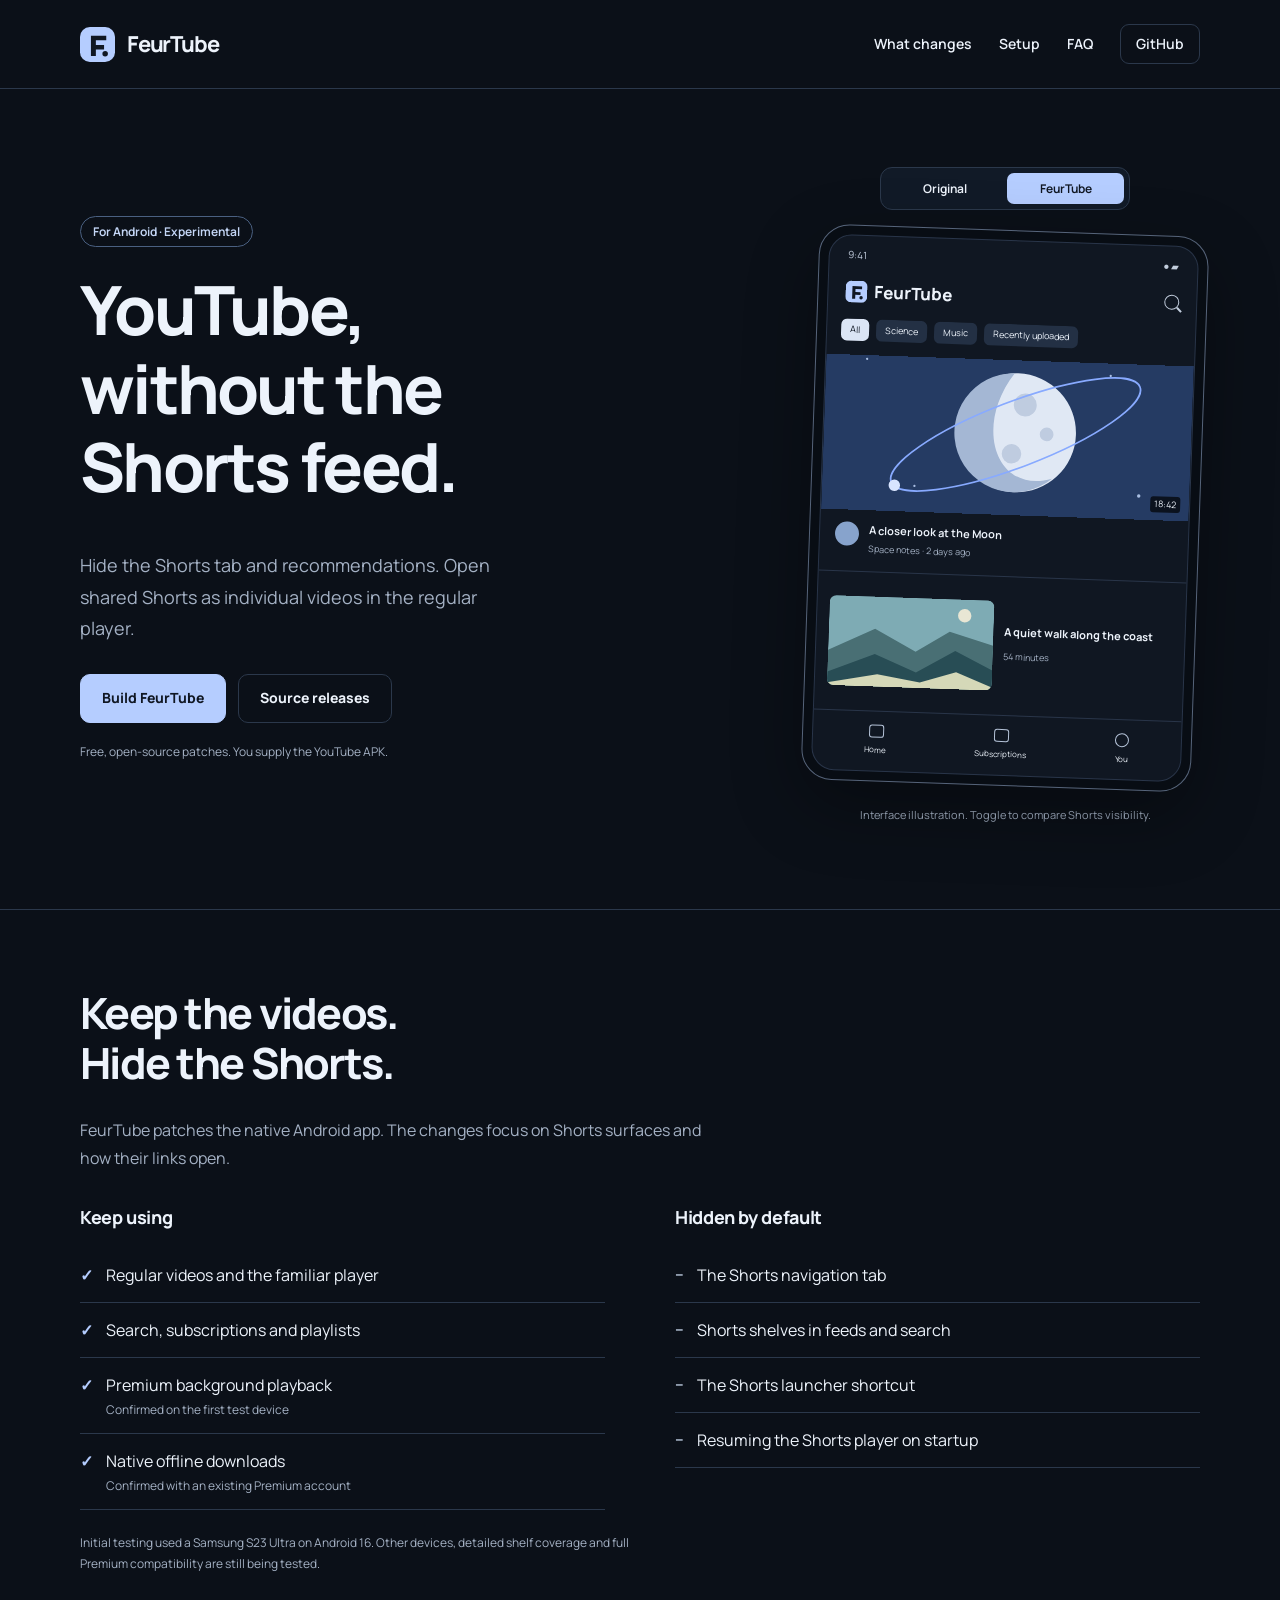
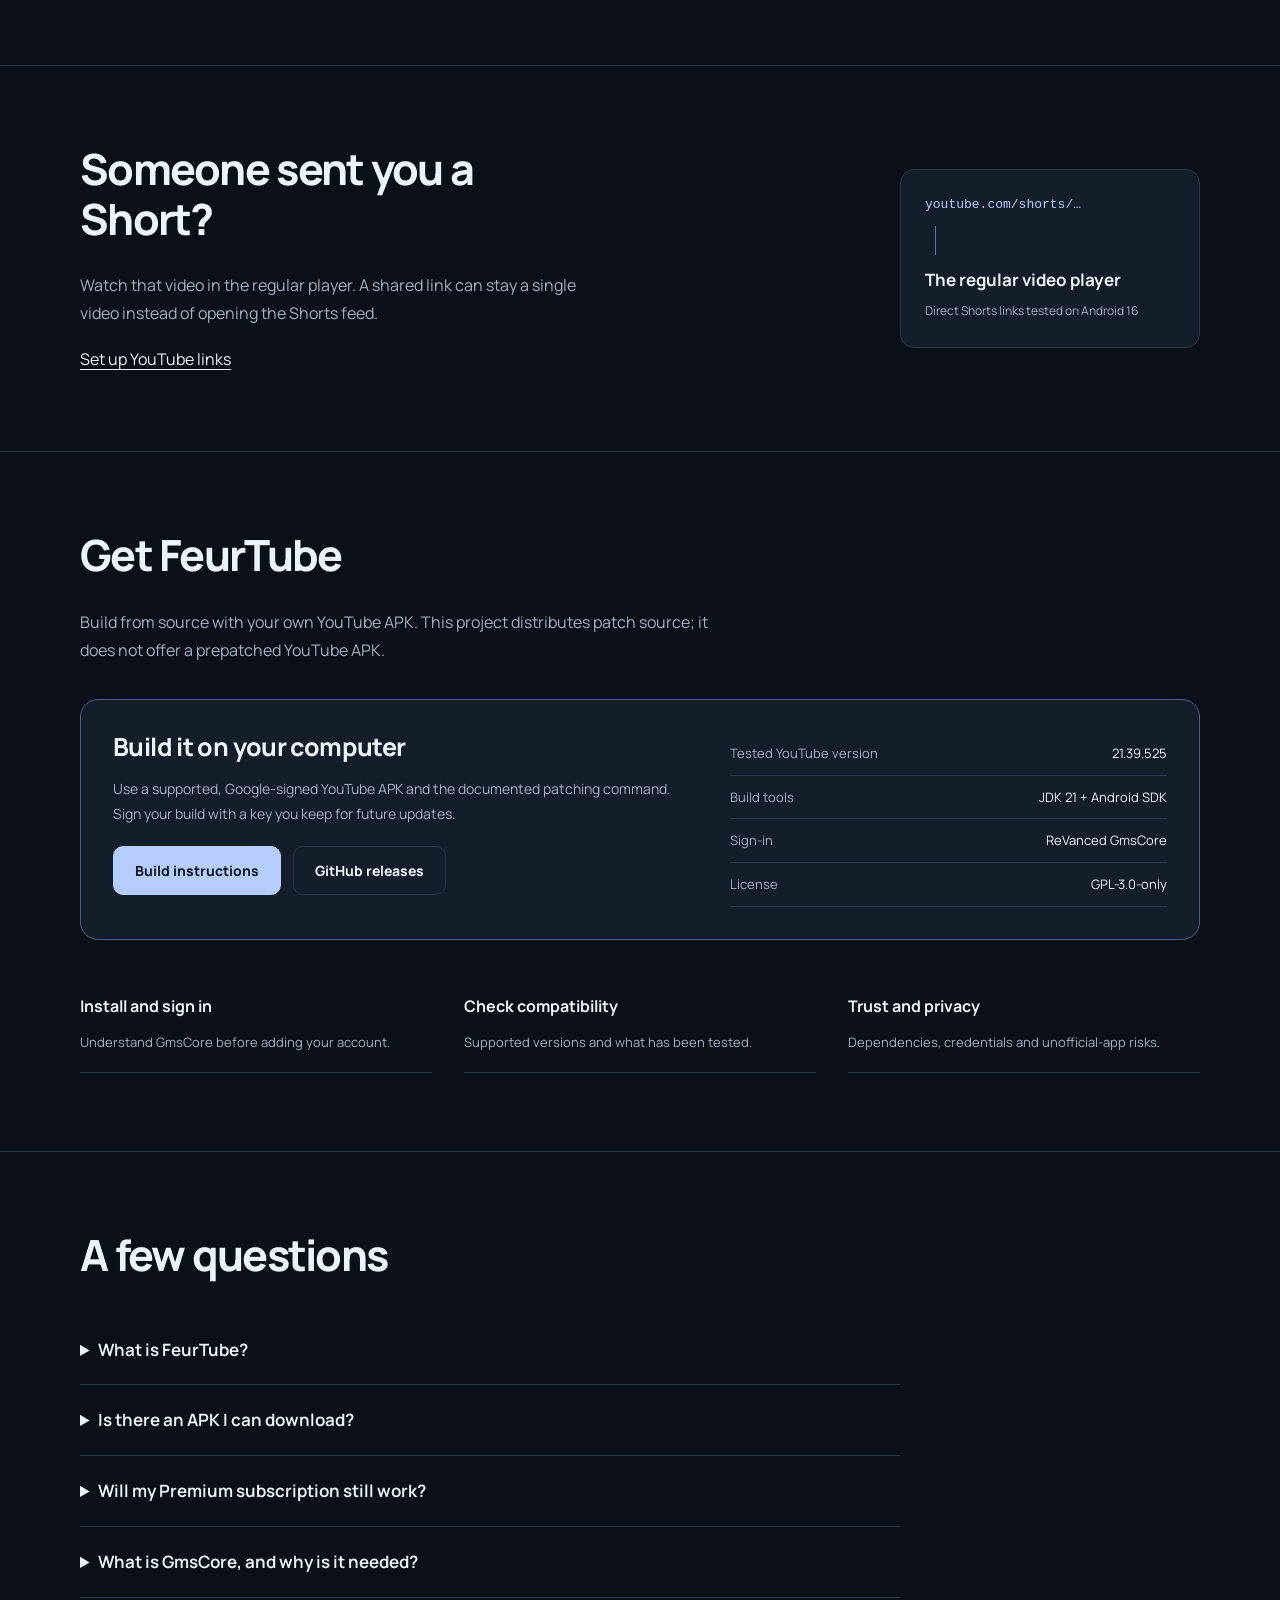
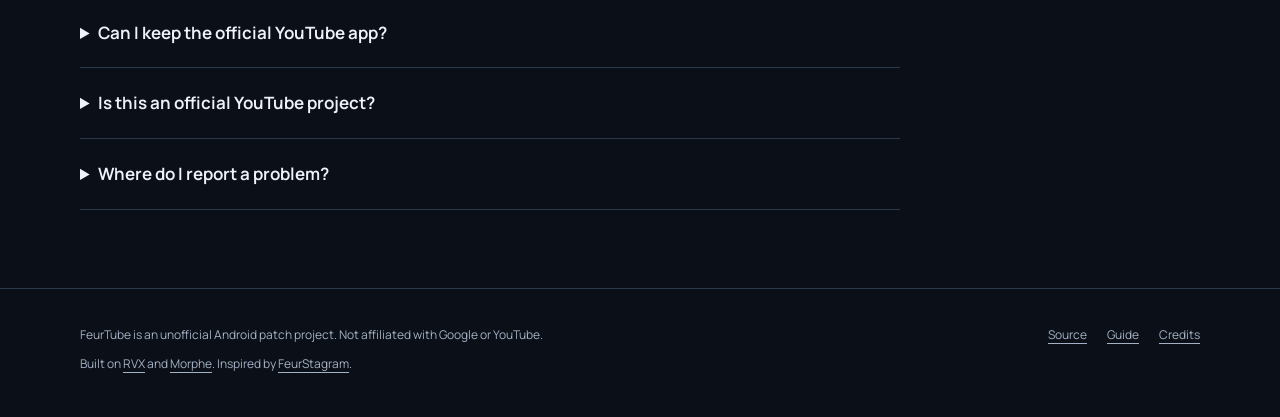
==== site/index.html @ b66455f6 "Add FeurTube website, setup guide and distribution notes" ====
<!doctype html>
<html lang="en">
<head>
  <meta charset="utf-8">
  <meta name="viewport" content="width=device-width, initial-scale=1">
  <title>FeurTube — YouTube without the Shorts feed</title>
  <meta name="description" content="Hide YouTube Shorts on Android and open shared Shorts in the regular player. FeurTube is an experimental, open-source patch project.">
  <link rel="canonical" href="https://sal0-h.github.io/feurtube/">
  <meta property="og:title" content="FeurTube — YouTube without the Shorts feed">
  <meta property="og:description" content="Regular videos, subscriptions and playlists. Shared Shorts in the regular player. An open-source Android patch project.">
  <meta property="og:type" content="website">
  <meta property="og:url" content="https://sal0-h.github.io/feurtube/">
  <meta name="theme-color" content="#0b1018">
  <link rel="icon" href="assets/icon.svg" type="image/svg+xml">
  <link rel="stylesheet" href="assets/site.css">
</head>
<body>
  <a class="skip" href="#main">Skip to content</a>
  <header class="site-header"><div class="wrap header-inner">
    <a class="brand" href="./"><img src="assets/icon.svg" width="35" height="35" alt="">FeurTube</a>
    <nav class="nav" aria-label="Main navigation"><a class="wide-only" href="#changes">What changes</a><a href="guide.html">Setup</a><a href="#faq">FAQ</a><a class="source-link" href="https://github.com/sal0-h/feurtube">GitHub</a></nav>
  </div></header>
  <main id="main">
    <section class="wrap hero">
      <div class="hero-copy">
        <span class="tag">For Android · Experimental</span>
        <h1>YouTube, without the Shorts feed.</h1>
        <p>Hide the Shorts tab and recommendations. Open shared Shorts as individual videos in the regular player.</p>
        <div class="actions"><a class="button primary" href="guide.html">Build FeurTube</a><a class="button" href="#releases">Source releases</a></div>
        <p class="small">Free, open-source patches. You supply the YouTube APK.</p>
      </div>
      <div class="comparison" role="group" aria-label="Illustrated comparison of the original interface and FeurTube">
        <input class="compare-radio" type="radio" name="preview" id="preview-original">
        <input class="compare-radio" type="radio" name="preview" id="preview-feur" checked>
        <div class="compare-switch"><label for="preview-original">Original</label><label for="preview-feur">FeurTube</label></div>
        <div class="phone" aria-hidden="true"><div class="phone-screen">
          <div class="phone-status"><span>9:41</span><span>● ▰</span></div>
          <div class="phone-top"><span><img src="assets/icon.svg" width="22" height="22" alt="">FeurTube</span><i class="search-icon"></i></div>
          <div class="mock-chips"><span>All</span><span>Science</span><span>Music</span><span>Recently uploaded</span></div>
          <div class="mock-thumb"><img src="assets/orbit.svg" width="640" height="360" alt=""><span class="duration">18:42</span></div>
          <div class="mock-title"><i class="mock-avatar"></i><div><strong>A closer look at the Moon</strong><small>Space notes · 2 days ago</small></div></div>
          <div class="shorts-shelf"><strong>Shorts</strong><div class="short-tiles"><span></span><span></span><span></span></div></div>
          <div class="extra-video"><img src="assets/coast.svg" width="320" height="180" alt=""><div><strong>A quiet walk along the coast</strong><small>54 minutes</small></div></div>
          <div class="mock-nav"><span><i class="nav-symbol"></i>Home</span><span class="shorts-nav"><i class="nav-symbol"></i>Shorts</span><span><i class="nav-symbol"></i>Subscriptions</span><span><i class="nav-symbol circle"></i>You</span></div>
        </div></div>
        <p>Interface illustration. Toggle to compare Shorts visibility.</p>
      </div>
    </section>
    <section class="section" id="changes"><div class="wrap">
      <div class="section-head"><h2>Keep the videos.<br>Hide the Shorts.</h2><p>FeurTube patches the native Android app. The changes focus on Shorts surfaces and how their links open.</p></div>
      <div class="feature-ledger">
        <div><h3>Keep using</h3><ul class="feature-list"><li>Regular videos and the familiar player</li><li>Search, subscriptions and playlists</li><li><div>Premium background playback<small>Confirmed on the first test device</small></div></li><li><div>Native offline downloads<small>Confirmed with an existing Premium account</small></div></li></ul></div>
        <div><h3>Hidden by default</h3><ul class="feature-list hidden-list"><li>The Shorts navigation tab</li><li>Shorts shelves in feeds and search</li><li>The Shorts launcher shortcut</li><li>Resuming the Shorts player on startup</li></ul></div>
      </div>
      <p class="comparison-note">Initial testing used a Samsung S23 Ultra on Android 16. Other devices, detailed shelf coverage and full Premium compatibility are still being tested.</p>
    </div></section>
    <section class="section"><div class="wrap shared-link">
      <div><h2>Someone sent you a Short?</h2><p>Watch that video in the regular player. A shared link can stay a single video instead of opening the Shorts feed.</p><a href="guide.html#links">Set up YouTube links</a></div>
      <div class="link-route"><code>youtube.com/shorts/…</code><hr><strong>The regular video player</strong><small>Direct Shorts links tested on Android 16</small></div>
    </div></section>
    <section class="section" id="releases"><div class="wrap">
      <div class="section-head"><h2>Get FeurTube</h2><p>Build from source with your own YouTube APK. This project distributes patch source; it does not offer a prepatched YouTube APK.</p></div>
      <div class="release-panel"><div><h3>Build it on your computer</h3><p>Use a supported, Google-signed YouTube APK and the documented patching command. Sign your build with a key you keep for future updates.</p><div class="actions"><a class="button primary" href="guide.html#build">Build instructions</a><a class="button" href="https://github.com/sal0-h/feurtube/releases">GitHub releases</a></div></div><dl class="release-meta"><div><dt>Tested YouTube version</dt><dd>21.39.525</dd></div><div><dt>Build tools</dt><dd>JDK 21 + Android SDK</dd></div><div><dt>Sign-in</dt><dd>ReVanced GmsCore</dd></div><div><dt>License</dt><dd>GPL-3.0-only</dd></div></dl></div>
      <div class="guide-links"><a class="guide-link" href="guide.html#install"><strong>Install and sign in</strong><span>Understand GmsCore before adding your account.</span></a><a class="guide-link" href="guide.html#compatibility"><strong>Check compatibility</strong><span>Supported versions and what has been tested.</span></a><a class="guide-link" href="guide.html#trust"><strong>Trust and privacy</strong><span>Dependencies, credentials and unofficial-app risks.</span></a></div>
    </div></section>
    <section class="section" id="faq"><div class="wrap"><div class="section-head"><h2>A few questions</h2></div><div class="faq">
      <details><summary>What is FeurTube?</summary><p>An open-source patch project for Android YouTube. It uses Morphe and RVX patches, with a small FeurTube policy that hides Shorts by default and routes shared Shorts to the regular player.</p></details>
      <details><summary>Is there an APK I can download?</summary><p>There is no public prepatched APK. Use the local build guide with a supported YouTube APK. Read about <a href="distribution.html">source releases and distribution</a>.</p></details>
      <details><summary>Will my Premium subscription still work?</summary><p>Background playback and native offline downloads worked with Premium on the first test device. That does not establish compatibility with every Premium feature. PiP, casting, enhanced bitrate and other features still need broader testing.</p></details>
      <details><summary>What is GmsCore, and why is it needed?</summary><p>ReVanced GmsCore is a microG fork that supplies Google-service compatibility to the modified app without root. It runs beside your existing Google Play Services and participates in sign-in and token handling. Read the <a href="guide.html#trust">trust notes</a> before signing in.</p></details>
      <details><summary>Can I keep the official YouTube app?</summary><p>Yes. FeurTube uses a separate package, app.feurtube.android. It can be installed alongside stock YouTube. Set supported-link preferences to choose which app opens shared YouTube links.</p></details>
      <details><summary>Is this an official YouTube project?</summary><p>No. FeurTube is independent of Google and YouTube. Modified apps may violate YouTube’s terms, and account or service access can be restricted. Open source and local builds do not guarantee safety or legal clearance. See the <a href="distribution.html">legal considerations</a>.</p></details>
      <details><summary>Where do I report a problem?</summary><p>Open a <a href="https://github.com/sal0-h/feurtube/issues">GitHub issue</a> with the YouTube version, Android version and steps to reproduce. Remove account details and tokens from logs before sharing them.</p></details>
    </div></div></section>
  </main>
  <footer class="site-footer"><div class="wrap footer-row"><div><p>FeurTube is an unofficial Android patch project. Not affiliated with Google or YouTube.</p><p>Built on <a href="https://github.com/anddea/revanced-patches">RVX</a> and <a href="https://github.com/MorpheApp/morphe-desktop">Morphe</a>. Inspired by <a href="https://jean-voila.github.io/FeurStagram/">FeurStagram</a>.</p></div><div class="footer-links"><a href="https://github.com/sal0-h/feurtube">Source</a><a href="guide.html">Guide</a><a href="https://github.com/sal0-h/feurtube/blob/main/NOTICE">Credits</a></div></div></footer>
</body>
</html>
---- site/assets/site.css ----
@font-face {
  font-family:Manrope;
  src:url(manrope.ttf) format("truetype");
  font-weight:200 800;
  font-display:swap;
}

:root {
  color-scheme:dark;
  --bg:#0b1018;
  --surface:#141d2a;
  --ink:#edf3fb;
  --muted:#a4b1c4;
  --accent:#b5cdff;
  --line:#2b384b;
  --content:1120px;
}

* {
  box-sizing:border-box;
}

html {
  scroll-behavior:smooth;
  scroll-padding-top:100px;
}

body {
  margin:0;
  background:var(--bg);
  color:var(--ink);
  font:16px/1.75 Manrope,Arial,sans-serif;
}

a {
  color:inherit;
  text-underline-offset:4px;
}

a:hover {
  color:var(--accent);
}

button,input {
  font:inherit;
}

img,svg {
  display:block;
  max-width:100%;
}

p {
  margin:0 0 1.1em;
}

h1,h2,h3 {
  line-height:1.16;
  font-weight:750;
  margin:0 0 .65em;
  letter-spacing:-.04em;
}

h1 {
  font-size:clamp(42px,5.3vw,68px);
}

h2 {
  font-size:clamp(30px,3.6vw,43px);
}

h3 {
  font-size:21px;
  letter-spacing:-.025em;
}

code,pre {
  font-family:ui-monospace,SFMono-Regular,Consolas,monospace;
}

code {
  font-size:.86em;
  overflow-wrap:anywhere;
}

pre {
  padding:23px;
  border:1px solid var(--line);
  border-radius:12px;
  background:#080d14;
  overflow:auto;
  line-height:1.8;
  font-size:13px;
}

pre code {
  font-size:inherit;
  overflow-wrap:normal;
}

.wrap {
  width:min(var(--content),calc(100% - 56px));
  margin-inline:auto;
}

.skip {
  position:fixed;
  left:20px;
  top:-100px;
  z-index:10;
  padding:8px 16px;
  background:var(--accent);
  color:var(--bg);
}

.skip:focus {
  top:12px;
}

:focus-visible {
  outline:3px solid var(--accent);
  outline-offset:5px;
}

.site-header {
  border-bottom:1px solid var(--line);
}

.header-inner {
  min-height:88px;
  display:flex;
  align-items:center;
  justify-content:space-between;
  gap:28px;
}

.brand {
  display:inline-flex;
  align-items:center;
  gap:12px;
  font-size:22px;
  font-weight:750;
  letter-spacing:-.055em;
  text-decoration:none;
  white-space:nowrap;
}

.brand img {
  width:35px;
  height:35px;
}

.nav {
  display:flex;
  gap:27px;
  align-items:center;
  font-size:14px;
  font-weight:600;
}

.nav a {
  text-decoration:none;
}

.nav .source-link {
  border:1px solid var(--line);
  border-radius:9px;
  padding:7px 15px;
}

.hero {
  display:grid;
  grid-template-columns:1.05fr 1fr;
  gap:70px;
  align-items:center;
  padding-block:78px 85px;
}

.hero-copy {
  max-width:565px;
}

.hero-copy p {
  font-size:18px;
  color:var(--muted);
  max-width:440px;
}

.hero h1 {
  max-width:600px;
}

.tag {
  display:inline-block;
  margin-bottom:23px;
  padding:4px 12px;
  border:1px solid #4a6081;
  border-radius:20px;
  font-size:12px;
  color:#c4d6f6;
  font-weight:650;
}

.actions {
  display:flex;
  flex-wrap:wrap;
  gap:12px;
  margin-top:29px;
}

.button {
  display:inline-flex;
  justify-content:center;
  align-items:center;
  min-height:49px;
  padding:11px 21px;
  border-radius:10px;
  border:1px solid var(--line);
  font-size:14px;
  font-weight:750;
  text-decoration:none;
  line-height:1.4;
}

.button.primary {
  background:var(--accent);
  border-color:var(--accent);
  color:#101723;
}

.button.primary:hover {
  background:#d0deff;
}

.hero-copy .small {
  font-size:12px;
  margin-top:18px;
  color:var(--muted);
}

.small {
  font-size:13px;
  color:var(--muted);
}

.comparison {
  position:relative;
  max-width:390px;
  width:100%;
  justify-self:end;
}

.compare-radio {
  position:absolute;
  opacity:0;
  width:1px;
  height:1px;
}

.compare-switch {
  display:flex;
  justify-content:center;
  gap:4px;
  background:#111a27;
  border:1px solid var(--line);
  padding:5px;
  border-radius:12px;
  max-width:250px;
  margin:0 auto 20px;
}

.compare-switch label {
  flex:1;
  text-align:center;
  font-size:12px;
  padding:5px 15px;
  border-radius:7px;
  cursor:pointer;
  font-weight:650;
}

#preview-original:checked~.compare-switch label[for=preview-original],#preview-feur:checked~.compare-switch label[for=preview-feur] {
  background:var(--accent);
  color:#101723;
}

#preview-original:focus-visible~.compare-switch label[for=preview-original],#preview-feur:focus-visible~.compare-switch label[for=preview-feur] {
  outline:3px solid var(--accent);
  outline-offset:3px;
}

.phone {
  border:1px solid #56647a;
  border-radius:31px;
  padding:9px;
  background:#080d14;
  box-shadow:0 25px 70px #0005;
  transform:rotate(2deg);
}

.phone-screen {
  border:1px solid #293549;
  border-radius:23px;
  overflow:hidden;
  background:#101722;
}

.phone-status {
  display:flex;
  justify-content:space-between;
  padding:12px 18px 0;
  font:10px/1.5 Manrope,Arial,sans-serif;
  color:#c2cddd;
}

.phone-top {
  display:flex;
  align-items:center;
  justify-content:space-between;
  padding:14px 17px 12px;
  font-size:17px;
  font-weight:750;
}

.phone-top>span {
  display:flex;
  align-items:center;
  gap:7px;
}

.phone-top img {
  width:22px;
  height:22px;
}

.search-icon {
  width:15px;
  height:15px;
  border:1.7px solid #c2cddd;
  border-radius:50%;
  position:relative;
}

.search-icon:after {
  content:"";
  position:absolute;
  width:6px;
  height:2px;
  background:#c2cddd;
  right:-4px;
  bottom:-2px;
  transform:rotate(45deg);
}

.mock-chips {
  display:flex;
  gap:7px;
  padding:0 14px 14px;
  overflow:hidden;
  white-space:nowrap;
}

.mock-chips span {
  font-size:9px;
  border-radius:6px;
  background:#233044;
  padding:3px 9px;
}

.mock-chips span:first-child {
  background:#dbe5f5;
  color:#101723;
}

.mock-thumb {
  position:relative;
}

.mock-thumb>img {
  width:100%;
  height:155px;
  object-fit:cover;
}

.duration {
  position:absolute;
  right:9px;
  bottom:8px;
  background:#070c14de;
  border-radius:3px;
  padding:0 4px;
  font-size:9px;
}

.mock-title {
  padding:12px 15px 14px;
  display:flex;
  gap:10px;
}

.mock-avatar {
  flex:none;
  width:24px;
  height:24px;
  border-radius:50%;
  background:#87a3cc;
}

.mock-title strong {
  display:block;
  font-size:11px;
  font-weight:650;
  line-height:1.5;
}

.mock-title small {
  display:block;
  font-size:9px;
  color:var(--muted);
  margin-top:3px;
}

.shorts-shelf {
  display:none;
  border-top:1px solid #293549;
  border-bottom:1px solid #293549;
  padding:10px 13px 14px;
}

.shorts-shelf>strong {
  font-size:12px;
}

.short-tiles {
  display:flex;
  gap:7px;
  margin-top:8px;
}

.short-tiles span {
  height:96px;
  flex:1;
  border-radius:8px;
  background:#674d66;
}

.short-tiles span:nth-child(2) {
  background:#536c5f;
}

.short-tiles span:nth-child(3) {
  background:#6b604c;
}

.extra-video {
  border-top:1px solid #293549;
  display:flex;
  padding:12px;
  gap:10px;
  align-items:center;
  min-height:139px;
}

.extra-video img {
  width:48%;
  height:90px;
  object-fit:cover;
  border-radius:7px;
}

.extra-video strong {
  font-size:11px;
  line-height:1.5;
  display:block;
}

.extra-video small {
  font-size:9px;
  color:var(--muted);
}

.mock-nav {
  display:flex;
  justify-content:space-around;
  border-top:1px solid #293549;
  padding:13px 8px;
  font-size:8px;
}

.mock-nav>span {
  display:flex;
  flex-direction:column;
  align-items:center;
  gap:5px;
}

.nav-symbol {
  display:block;
  width:15px;
  height:13px;
  border:1.5px solid #b5c3d8;
  border-radius:3px;
}

.nav-symbol.circle {
  border-radius:50%;
  width:14px;
  height:14px;
}

.mock-nav>.shorts-nav {
  display:none;
}

#preview-original:checked~.phone .shorts-shelf {
  display:block;
}

#preview-original:checked~.phone .extra-video {
  display:none;
}

#preview-original:checked~.phone .shorts-nav {
  display:flex;
}

.comparison>p {
  margin:19px 0 0;
  text-align:center;
  font-size:11px;
  color:var(--muted);
}

.section {
  padding-block:78px;
  border-top:1px solid var(--line);
}

.section-head {
  max-width:690px;
  margin-bottom:35px;
}

.section-head p {
  color:var(--muted);
  max-width:65ch;
}

.feature-ledger {
  display:grid;
  grid-template-columns:1fr 1fr;
  gap:70px;
}

.feature-ledger h3 {
  font-size:18px;
  letter-spacing:-.02em;
  margin-bottom:20px;
}

.feature-list {
  padding:0;
  margin:0;
  list-style:none;
}

.feature-list li {
  padding:13px 0;
  border-bottom:1px solid var(--line);
  display:flex;
  gap:13px;
  align-items:baseline;
}

.feature-list li:before {
  content:"✓";
  font-weight:750;
  color:var(--accent);
}

.feature-list.hidden-list li:before {
  content:"−";
  color:var(--muted);
}

.feature-list small {
  display:block;
  color:var(--muted);
  font-size:12px;
}

.comparison-note {
  font-size:12px;
  color:var(--muted);
  margin-top:22px;
  max-width:80ch;
}

.shared-link {
  display:flex;
  align-items:center;
  justify-content:space-between;
  gap:50px;
}

.shared-link>div {
  max-width:530px;
}

.shared-link p {
  color:var(--muted);
}

.link-route {
  border:1px solid var(--line);
  border-radius:14px;
  padding:24px;
  min-width:300px;
  background:var(--surface);
}

.link-route code {
  display:block;
  font-size:13px;
  color:var(--accent);
}

.link-route hr {
  border:0;
  border-left:1px solid #607597;
  height:29px;
  margin:10px 0 10px 10px;
}

.link-route strong {
  font-size:17px;
  display:block;
}

.link-route small {
  color:var(--muted);
  font-size:12px;
}

.release-panel {
  display:grid;
  grid-template-columns:1.3fr 1fr;
  gap:50px;
  padding:32px;
  border:1px solid #4c6183;
  border-radius:18px;
  background:var(--surface);
}

.release-panel h3 {
  font-size:25px;
}

.release-panel p {
  font-size:14px;
  color:var(--muted);
}

.release-panel .actions {
  margin-top:20px;
}

.release-meta {
  margin:0;
  align-self:center;
}

.release-meta div {
  display:flex;
  justify-content:space-between;
  gap:20px;
  padding:10px 0;
  border-bottom:1px solid var(--line);
  font-size:13px;
}

.release-meta dt {
  color:var(--muted);
}

.release-meta dd {
  margin:0;
  text-align:right;
}

.guide-links {
  display:grid;
  grid-template-columns:repeat(3,1fr);
  gap:32px;
  margin-top:35px;
}

.guide-link {
  display:block;
  text-decoration:none;
  padding-block:17px;
  border-bottom:1px solid var(--line);
}

.guide-link strong {
  display:block;
  font-size:16px;
  margin-bottom:7px;
}

.guide-link span {
  font-size:13px;
  color:var(--muted);
}

.faq {
  max-width:820px;
}

.faq details {
  border-bottom:1px solid var(--line);
  padding:20px 0;
}

.faq summary {
  font-size:17px;
  font-weight:650;
  cursor:pointer;
  padding-right:25px;
}

.faq details p {
  color:var(--muted);
  font-size:14px;
  max-width:72ch;
  margin:16px 0 0;
}

.site-footer {
  padding:35px 0;
  border-top:1px solid var(--line);
  font-size:12px;
  color:var(--muted);
}

.footer-row {
  display:flex;
  justify-content:space-between;
  gap:35px;
  align-items:start;
}

.footer-row p {
  max-width:570px;
  margin-bottom:8px;
}

.footer-links {
  display:flex;
  gap:20px;
  flex-wrap:wrap;
}

.footer-links a {
  white-space:nowrap;
}

.guide-layout {
  display:grid;
  grid-template-columns:210px minmax(0,1fr);
  gap:70px;
  padding-block:60px 90px;
}

.guide-nav {
  position:sticky;
  top:25px;
  align-self:start;
  display:flex;
  flex-direction:column;
  gap:11px;
  font-size:13px;
}

.guide-nav a {
  text-decoration:none;
  color:var(--muted);
}

.guide-nav a:hover {
  color:var(--accent);
}

.guide-body {
  min-width:0;
  width:100%;
  max-width:760px;
}

.guide-body>h1 {
  font-size:clamp(35px,5vw,49px);
}

.guide-body .intro {
  font-size:18px;
  color:var(--muted);
  max-width:62ch;
}

.guide-body section {
  padding-top:48px;
  scroll-margin-top:15px;
}

.guide-body section>h2 {
  font-size:29px;
}

.guide-body p,.guide-body li {
  font-size:15px;
  color:#c0ccdc;
}

.guide-body li {
  padding:4px 0;
}

.guide-body ol,.guide-body ul {
  padding-left:23px;
}

.notice {
  padding:18px 21px;
  border-left:3px solid var(--accent);
  background:var(--surface);
  border-radius:0 8px 8px 0;
  font-size:14px;
  color:#c3d0e3;
}

.compatibility {
  width:100%;
  border-collapse:collapse;
  margin:22px 0;
  font-size:13px;
}

.compatibility th,.compatibility td {
  padding:12px 8px;
  border-bottom:1px solid var(--line);
  text-align:left;
}

.compatibility th {
  color:var(--muted);
  font-weight:500;
}

.guide-body details {
  border-bottom:1px solid var(--line);
  padding:16px 0;
}

.guide-body summary {
  font-weight:650;
  cursor:pointer;
}

.guide-body details p {
  margin-top:10px;
}

.back-link {
  display:inline-block;
  margin-bottom:25px;
  font-size:13px;
  color:var(--muted);
}

@media(max-width:900px) {
  .hero {
    gap:32px;
  }
  .hero h1 {
    font-size:49px;
  }
  .feature-ledger {
    gap:35px;
  }
  .guide-layout {
    gap:35px;
    grid-template-columns:170px minmax(0,1fr);
  }
}

@media(max-width:700px) {
  .wrap {
    width:calc(100% - 36px);
  }
  .header-inner {
    min-height:72px;
    gap:15px;
    flex-wrap:wrap;
    padding-block:17px;
  }
  .brand {
    font-size:20px;
  }
  .brand img {
    width:30px;
    height:30px;
  }
  .nav {
    gap:17px;
    font-size:12px;
  }
  .nav .source-link {
    padding:5px 10px;
  }
  .nav .wide-only {
    display:none;
  }
  .hero {
    grid-template-columns:1fr;
    padding-block:48px 55px;
    gap:42px;
  }
  .hero h1 {
    font-size:43px;
    max-width:520px;
  }
  .hero-copy p {
    font-size:16px;
  }
  .hero-copy .small {
    font-size:11px;
  }
  .comparison {
    justify-self:center;
    max-width:330px;
  }
  .phone {
    transform:none;
  }
  .phone-top {
    font-size:15px;
  }
  .mock-thumb>img {
    height:140px;
  }
  .extra-video {
    min-height:126px;
  }
  .section {
    padding-block:48px;
  }
  .feature-ledger {
    grid-template-columns:1fr;
    gap:34px;
  }
  .feature-list li {
    font-size:14px;
  }
  .shared-link {
    display:block;
  }
  .link-route {
    margin-top:28px;
    min-width:0;
  }
  .release-panel {
    grid-template-columns:1fr;
    gap:15px;
    padding:23px;
  }
  .guide-links {
    grid-template-columns:1fr;
    gap:0;
    margin-top:20px;
  }
  .faq summary {
    font-size:15px;
  }
  .footer-row {
    display:block;
  }
  .footer-links {
    margin-top:20px;
  }
  .guide-layout {
    grid-template-columns:minmax(0,1fr);
    gap:30px;
    padding-top:28px;
  }
  .guide-nav {
    position:static;
    flex-direction:row;
    flex-wrap:wrap;
    gap:8px 19px;
    padding-bottom:22px;
    border-bottom:1px solid var(--line);
  }
  .guide-body>h1 {
    font-size:38px;
  }
  .guide-body section {
    padding-top:35px;
  }
  .compatibility {
    font-size:11px;
  }
  pre {
    font-size:11px;
    padding:16px;
  }
  .actions .button {
    min-height:47px;
  }
  .tag {
    margin-bottom:20px;
  }
}

@media(prefers-reduced-motion:reduce) {
  html {
    scroll-behavior:auto;
  }
  * {
    animation:none!important;
    transition:none!important;
  }
}
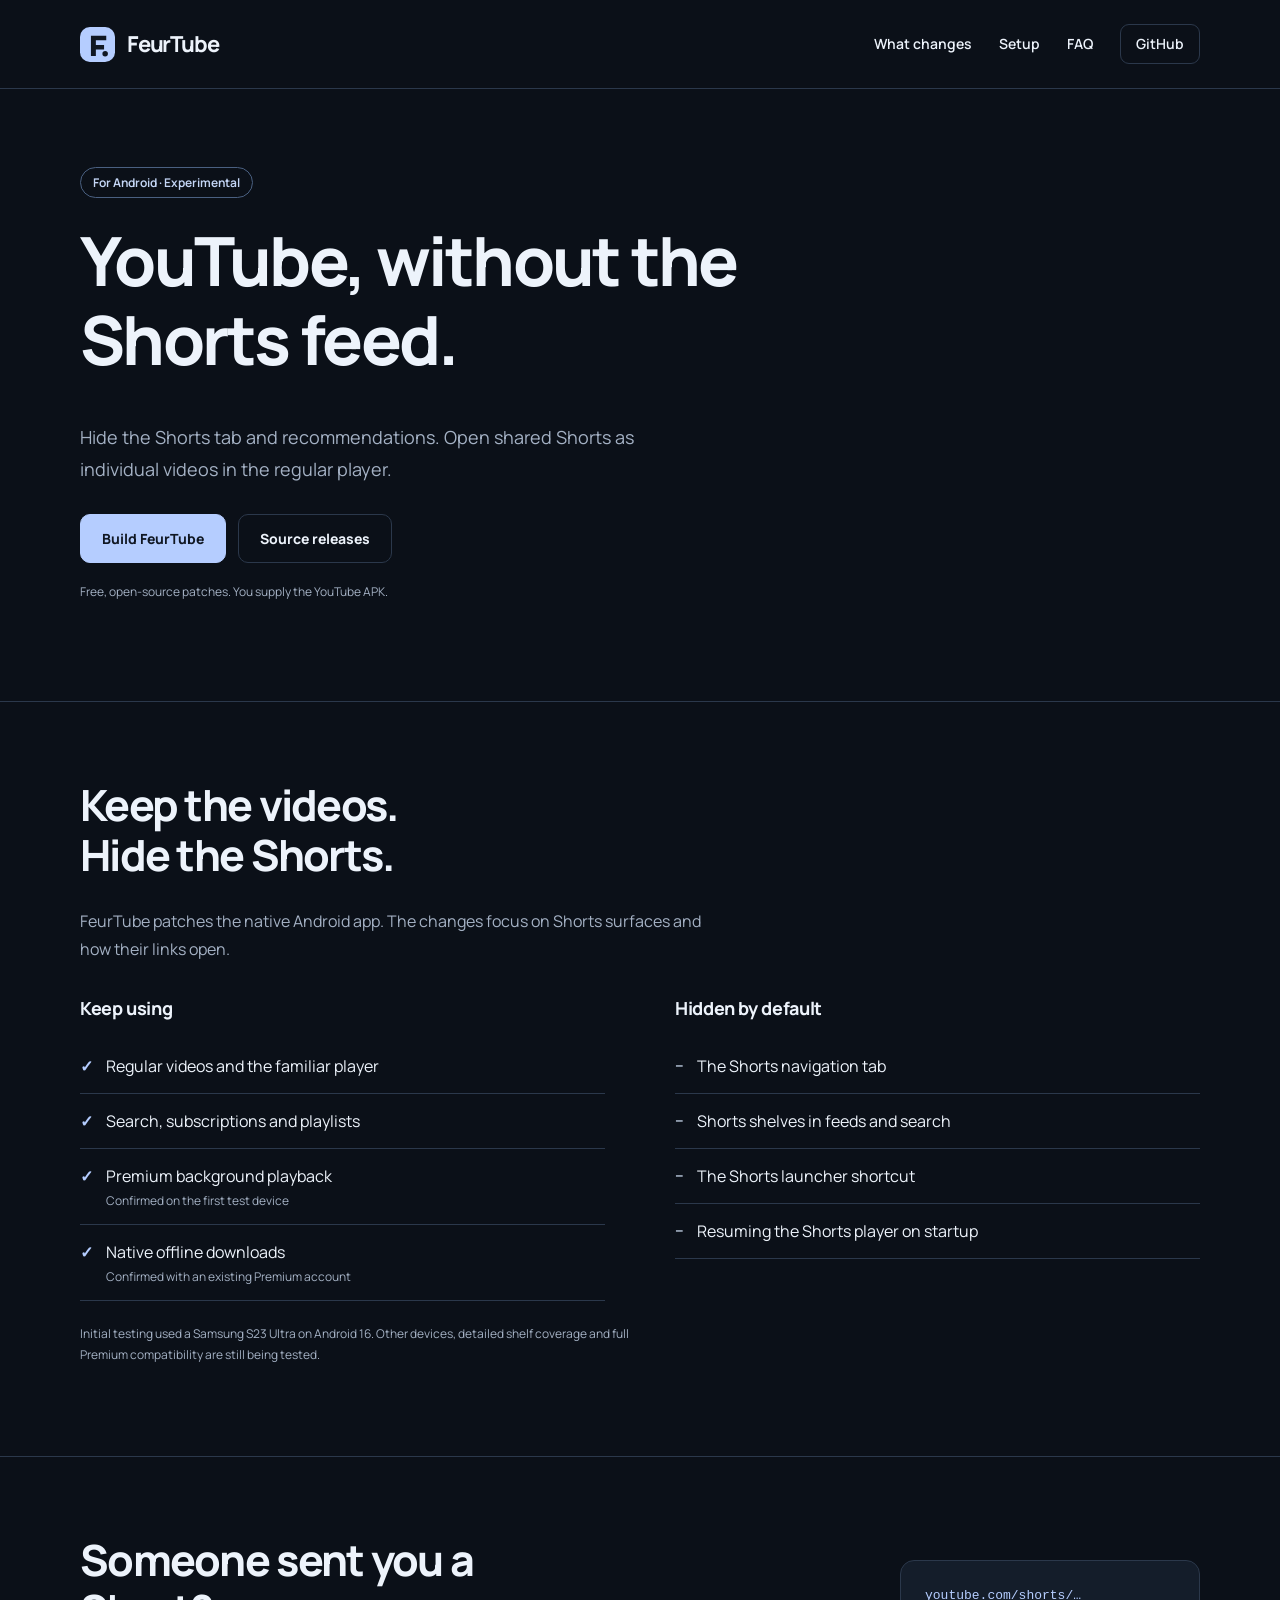
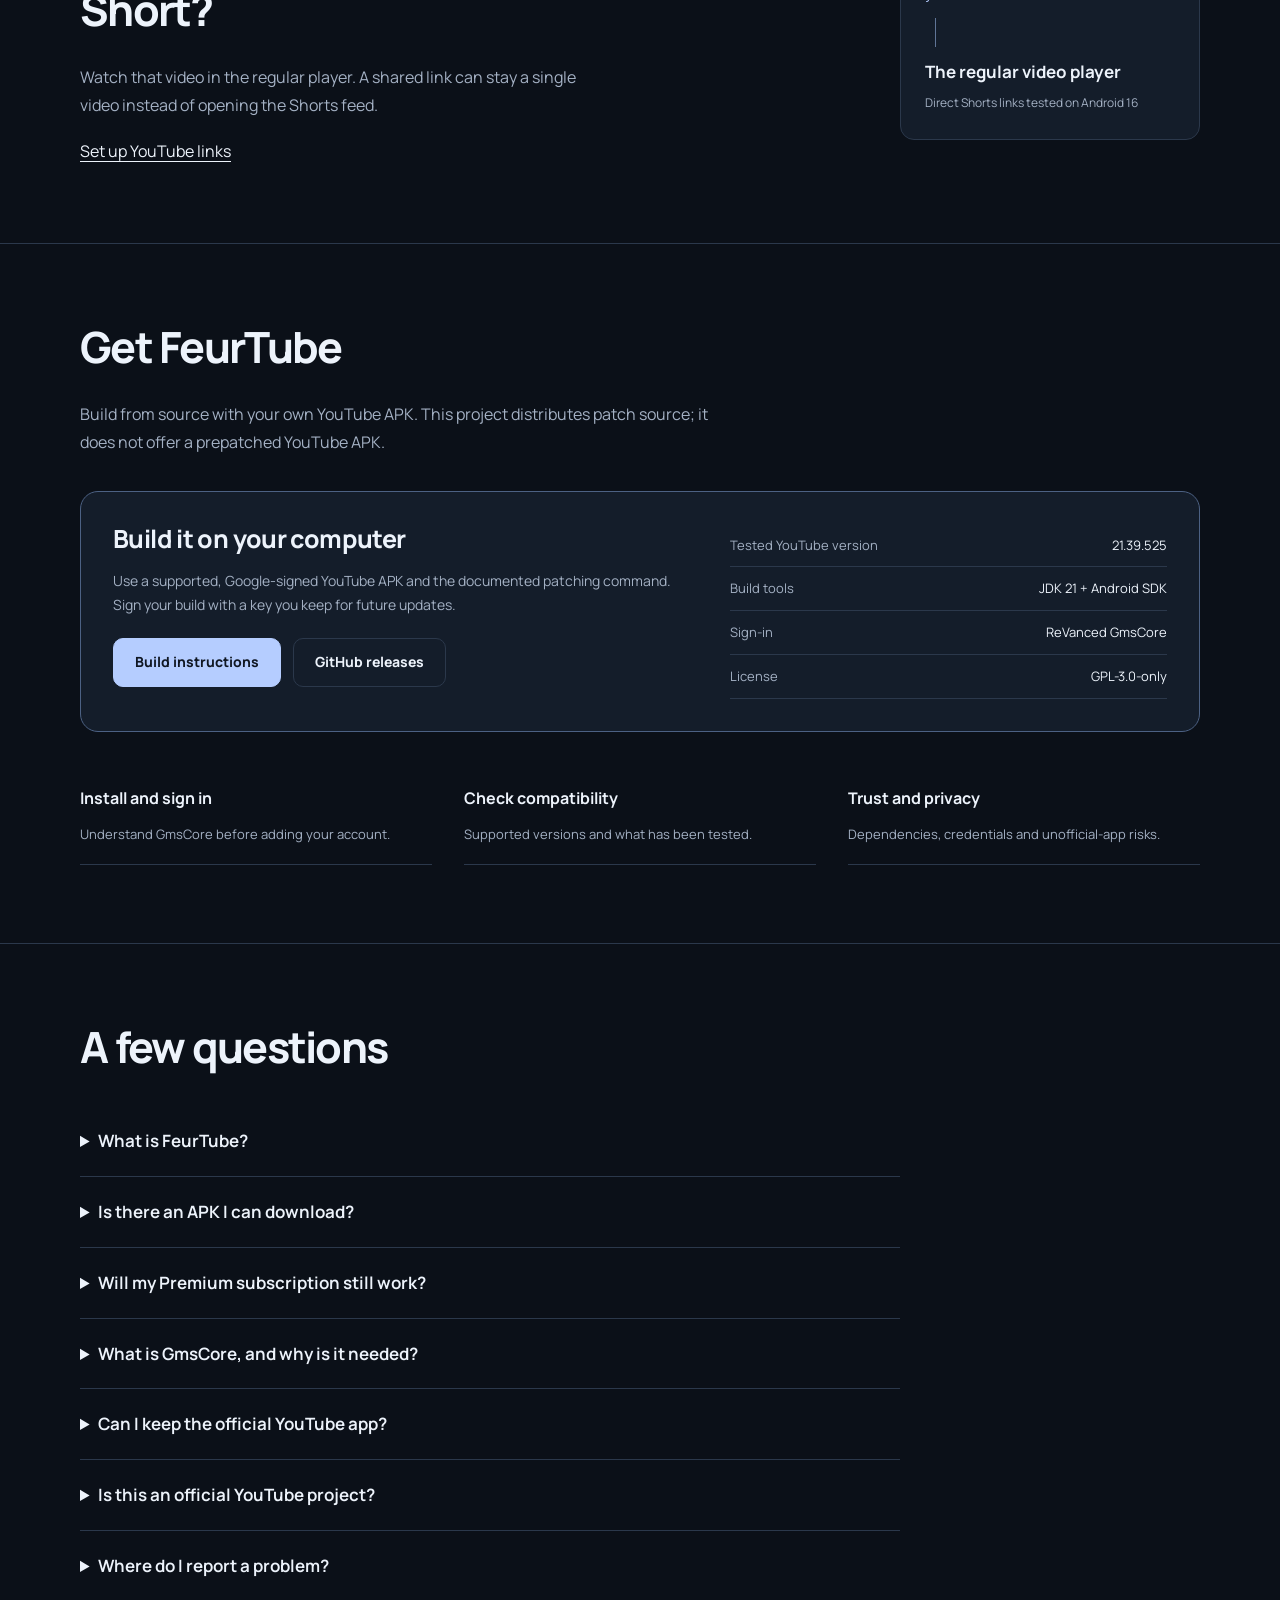
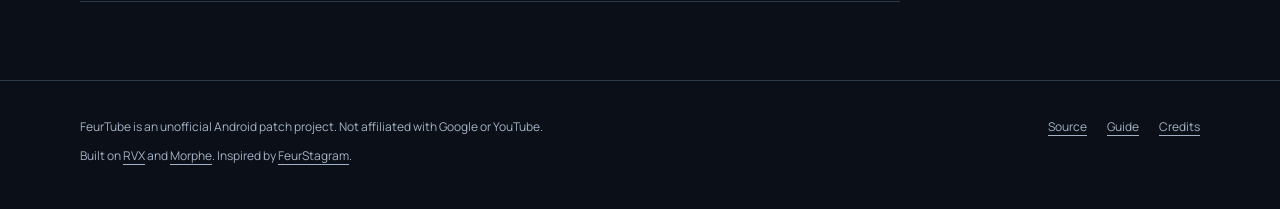
==== commit 1533afad: "Remove legal research and invented interface preview" ====
--- a/site/index.html
+++ b/site/index.html
@@ -29,22 +29,6 @@
         <div class="actions"><a class="button primary" href="guide.html">Build FeurTube</a><a class="button" href="#releases">Source releases</a></div>
         <p class="small">Free, open-source patches. You supply the YouTube APK.</p>
       </div>
-      <div class="comparison" role="group" aria-label="Illustrated comparison of the original interface and FeurTube">
-        <input class="compare-radio" type="radio" name="preview" id="preview-original">
-        <input class="compare-radio" type="radio" name="preview" id="preview-feur" checked>
-        <div class="compare-switch"><label for="preview-original">Original</label><label for="preview-feur">FeurTube</label></div>
-        <div class="phone" aria-hidden="true"><div class="phone-screen">
-          <div class="phone-status"><span>9:41</span><span>● ▰</span></div>
-          <div class="phone-top"><span><img src="assets/icon.svg" width="22" height="22" alt="">FeurTube</span><i class="search-icon"></i></div>
-          <div class="mock-chips"><span>All</span><span>Science</span><span>Music</span><span>Recently uploaded</span></div>
-          <div class="mock-thumb"><img src="assets/orbit.svg" width="640" height="360" alt=""><span class="duration">18:42</span></div>
-          <div class="mock-title"><i class="mock-avatar"></i><div><strong>A closer look at the Moon</strong><small>Space notes · 2 days ago</small></div></div>
-          <div class="shorts-shelf"><strong>Shorts</strong><div class="short-tiles"><span></span><span></span><span></span></div></div>
-          <div class="extra-video"><img src="assets/coast.svg" width="320" height="180" alt=""><div><strong>A quiet walk along the coast</strong><small>54 minutes</small></div></div>
-          <div class="mock-nav"><span><i class="nav-symbol"></i>Home</span><span class="shorts-nav"><i class="nav-symbol"></i>Shorts</span><span><i class="nav-symbol"></i>Subscriptions</span><span><i class="nav-symbol circle"></i>You</span></div>
-        </div></div>
-        <p>Interface illustration. Toggle to compare Shorts visibility.</p>
-      </div>
     </section>
     <section class="section" id="changes"><div class="wrap">
       <div class="section-head"><h2>Keep the videos.<br>Hide the Shorts.</h2><p>FeurTube patches the native Android app. The changes focus on Shorts surfaces and how their links open.</p></div>
@@ -52,7 +36,7 @@
         <div><h3>Keep using</h3><ul class="feature-list"><li>Regular videos and the familiar player</li><li>Search, subscriptions and playlists</li><li><div>Premium background playback<small>Confirmed on the first test device</small></div></li><li><div>Native offline downloads<small>Confirmed with an existing Premium account</small></div></li></ul></div>
         <div><h3>Hidden by default</h3><ul class="feature-list hidden-list"><li>The Shorts navigation tab</li><li>Shorts shelves in feeds and search</li><li>The Shorts launcher shortcut</li><li>Resuming the Shorts player on startup</li></ul></div>
       </div>
-      <p class="comparison-note">Initial testing used a Samsung S23 Ultra on Android 16. Other devices, detailed shelf coverage and full Premium compatibility are still being tested.</p>
+      <p class="testing-note">Initial testing used a Samsung S23 Ultra on Android 16. Other devices, detailed shelf coverage and full Premium compatibility are still being tested.</p>
     </div></section>
     <section class="section"><div class="wrap shared-link">
       <div><h2>Someone sent you a Short?</h2><p>Watch that video in the regular player. A shared link can stay a single video instead of opening the Shorts feed.</p><a href="guide.html#links">Set up YouTube links</a></div>
@@ -65,11 +49,11 @@
     </div></section>
     <section class="section" id="faq"><div class="wrap"><div class="section-head"><h2>A few questions</h2></div><div class="faq">
       <details><summary>What is FeurTube?</summary><p>An open-source patch project for Android YouTube. It uses Morphe and RVX patches, with a small FeurTube policy that hides Shorts by default and routes shared Shorts to the regular player.</p></details>
-      <details><summary>Is there an APK I can download?</summary><p>There is no public prepatched APK. Use the local build guide with a supported YouTube APK. Read about <a href="distribution.html">source releases and distribution</a>.</p></details>
+      <details><summary>Is there an APK I can download?</summary><p>There is no public prepatched APK. Use the local build guide with a supported YouTube APK.</p></details>
       <details><summary>Will my Premium subscription still work?</summary><p>Background playback and native offline downloads worked with Premium on the first test device. That does not establish compatibility with every Premium feature. PiP, casting, enhanced bitrate and other features still need broader testing.</p></details>
       <details><summary>What is GmsCore, and why is it needed?</summary><p>ReVanced GmsCore is a microG fork that supplies Google-service compatibility to the modified app without root. It runs beside your existing Google Play Services and participates in sign-in and token handling. Read the <a href="guide.html#trust">trust notes</a> before signing in.</p></details>
       <details><summary>Can I keep the official YouTube app?</summary><p>Yes. FeurTube uses a separate package, app.feurtube.android. It can be installed alongside stock YouTube. Set supported-link preferences to choose which app opens shared YouTube links.</p></details>
-      <details><summary>Is this an official YouTube project?</summary><p>No. FeurTube is independent of Google and YouTube. Modified apps may violate YouTube’s terms, and account or service access can be restricted. Open source and local builds do not guarantee safety or legal clearance. See the <a href="distribution.html">legal considerations</a>.</p></details>
+      <details><summary>Is this an official YouTube project?</summary><p>No. FeurTube is independent of Google and YouTube.</p></details>
       <details><summary>Where do I report a problem?</summary><p>Open a <a href="https://github.com/sal0-h/feurtube/issues">GitHub issue</a> with the YouTube version, Android version and steps to reproduce. Remove account details and tokens from logs before sharing them.</p></details>
     </div></div></section>
   </main>
--- a/site/assets/site.css
+++ b/site/assets/site.css
@@ -169,25 +169,22 @@
 }
 
 .hero {
-  display:grid;
-  grid-template-columns:1.05fr 1fr;
-  gap:70px;
-  align-items:center;
+  display:block;
   padding-block:78px 85px;
 }
 
 .hero-copy {
-  max-width:565px;
+  max-width:760px;
 }
 
 .hero-copy p {
   font-size:18px;
   color:var(--muted);
-  max-width:440px;
+  max-width:580px;
 }
 
 .hero h1 {
-  max-width:600px;
+  max-width:760px;
 }
 
 .tag {
@@ -243,294 +240,6 @@
   color:var(--muted);
 }
 
-.comparison {
-  position:relative;
-  max-width:390px;
-  width:100%;
-  justify-self:end;
-}
-
-.compare-radio {
-  position:absolute;
-  opacity:0;
-  width:1px;
-  height:1px;
-}
-
-.compare-switch {
-  display:flex;
-  justify-content:center;
-  gap:4px;
-  background:#111a27;
-  border:1px solid var(--line);
-  padding:5px;
-  border-radius:12px;
-  max-width:250px;
-  margin:0 auto 20px;
-}
-
-.compare-switch label {
-  flex:1;
-  text-align:center;
-  font-size:12px;
-  padding:5px 15px;
-  border-radius:7px;
-  cursor:pointer;
-  font-weight:650;
-}
-
-#preview-original:checked~.compare-switch label[for=preview-original],#preview-feur:checked~.compare-switch label[for=preview-feur] {
-  background:var(--accent);
-  color:#101723;
-}
-
-#preview-original:focus-visible~.compare-switch label[for=preview-original],#preview-feur:focus-visible~.compare-switch label[for=preview-feur] {
-  outline:3px solid var(--accent);
-  outline-offset:3px;
-}
-
-.phone {
-  border:1px solid #56647a;
-  border-radius:31px;
-  padding:9px;
-  background:#080d14;
-  box-shadow:0 25px 70px #0005;
-  transform:rotate(2deg);
-}
-
-.phone-screen {
-  border:1px solid #293549;
-  border-radius:23px;
-  overflow:hidden;
-  background:#101722;
-}
-
-.phone-status {
-  display:flex;
-  justify-content:space-between;
-  padding:12px 18px 0;
-  font:10px/1.5 Manrope,Arial,sans-serif;
-  color:#c2cddd;
-}
-
-.phone-top {
-  display:flex;
-  align-items:center;
-  justify-content:space-between;
-  padding:14px 17px 12px;
-  font-size:17px;
-  font-weight:750;
-}
-
-.phone-top>span {
-  display:flex;
-  align-items:center;
-  gap:7px;
-}
-
-.phone-top img {
-  width:22px;
-  height:22px;
-}
-
-.search-icon {
-  width:15px;
-  height:15px;
-  border:1.7px solid #c2cddd;
-  border-radius:50%;
-  position:relative;
-}
-
-.search-icon:after {
-  content:"";
-  position:absolute;
-  width:6px;
-  height:2px;
-  background:#c2cddd;
-  right:-4px;
-  bottom:-2px;
-  transform:rotate(45deg);
-}
-
-.mock-chips {
-  display:flex;
-  gap:7px;
-  padding:0 14px 14px;
-  overflow:hidden;
-  white-space:nowrap;
-}
-
-.mock-chips span {
-  font-size:9px;
-  border-radius:6px;
-  background:#233044;
-  padding:3px 9px;
-}
-
-.mock-chips span:first-child {
-  background:#dbe5f5;
-  color:#101723;
-}
-
-.mock-thumb {
-  position:relative;
-}
-
-.mock-thumb>img {
-  width:100%;
-  height:155px;
-  object-fit:cover;
-}
-
-.duration {
-  position:absolute;
-  right:9px;
-  bottom:8px;
-  background:#070c14de;
-  border-radius:3px;
-  padding:0 4px;
-  font-size:9px;
-}
-
-.mock-title {
-  padding:12px 15px 14px;
-  display:flex;
-  gap:10px;
-}
-
-.mock-avatar {
-  flex:none;
-  width:24px;
-  height:24px;
-  border-radius:50%;
-  background:#87a3cc;
-}
-
-.mock-title strong {
-  display:block;
-  font-size:11px;
-  font-weight:650;
-  line-height:1.5;
-}
-
-.mock-title small {
-  display:block;
-  font-size:9px;
-  color:var(--muted);
-  margin-top:3px;
-}
-
-.shorts-shelf {
-  display:none;
-  border-top:1px solid #293549;
-  border-bottom:1px solid #293549;
-  padding:10px 13px 14px;
-}
-
-.shorts-shelf>strong {
-  font-size:12px;
-}
-
-.short-tiles {
-  display:flex;
-  gap:7px;
-  margin-top:8px;
-}
-
-.short-tiles span {
-  height:96px;
-  flex:1;
-  border-radius:8px;
-  background:#674d66;
-}
-
-.short-tiles span:nth-child(2) {
-  background:#536c5f;
-}
-
-.short-tiles span:nth-child(3) {
-  background:#6b604c;
-}
-
-.extra-video {
-  border-top:1px solid #293549;
-  display:flex;
-  padding:12px;
-  gap:10px;
-  align-items:center;
-  min-height:139px;
-}
-
-.extra-video img {
-  width:48%;
-  height:90px;
-  object-fit:cover;
-  border-radius:7px;
-}
-
-.extra-video strong {
-  font-size:11px;
-  line-height:1.5;
-  display:block;
-}
-
-.extra-video small {
-  font-size:9px;
-  color:var(--muted);
-}
-
-.mock-nav {
-  display:flex;
-  justify-content:space-around;
-  border-top:1px solid #293549;
-  padding:13px 8px;
-  font-size:8px;
-}
-
-.mock-nav>span {
-  display:flex;
-  flex-direction:column;
-  align-items:center;
-  gap:5px;
-}
-
-.nav-symbol {
-  display:block;
-  width:15px;
-  height:13px;
-  border:1.5px solid #b5c3d8;
-  border-radius:3px;
-}
-
-.nav-symbol.circle {
-  border-radius:50%;
-  width:14px;
-  height:14px;
-}
-
-.mock-nav>.shorts-nav {
-  display:none;
-}
-
-#preview-original:checked~.phone .shorts-shelf {
-  display:block;
-}
-
-#preview-original:checked~.phone .extra-video {
-  display:none;
-}
-
-#preview-original:checked~.phone .shorts-nav {
-  display:flex;
-}
-
-.comparison>p {
-  margin:19px 0 0;
-  text-align:center;
-  font-size:11px;
-  color:var(--muted);
-}
-
 .section {
   padding-block:78px;
   border-top:1px solid var(--line);
@@ -589,7 +298,7 @@
   font-size:12px;
 }
 
-.comparison-note {
+.testing-note {
   font-size:12px;
   color:var(--muted);
   margin-top:22px;
@@ -878,9 +587,6 @@
 }
 
 @media(max-width:900px) {
-  .hero {
-    gap:32px;
-  }
   .hero h1 {
     font-size:49px;
   }
@@ -921,9 +627,7 @@
     display:none;
   }
   .hero {
-    grid-template-columns:1fr;
     padding-block:48px 55px;
-    gap:42px;
   }
   .hero h1 {
     font-size:43px;
@@ -934,22 +638,6 @@
   }
   .hero-copy .small {
     font-size:11px;
-  }
-  .comparison {
-    justify-self:center;
-    max-width:330px;
-  }
-  .phone {
-    transform:none;
-  }
-  .phone-top {
-    font-size:15px;
-  }
-  .mock-thumb>img {
-    height:140px;
-  }
-  .extra-video {
-    min-height:126px;
   }
   .section {
     padding-block:48px;
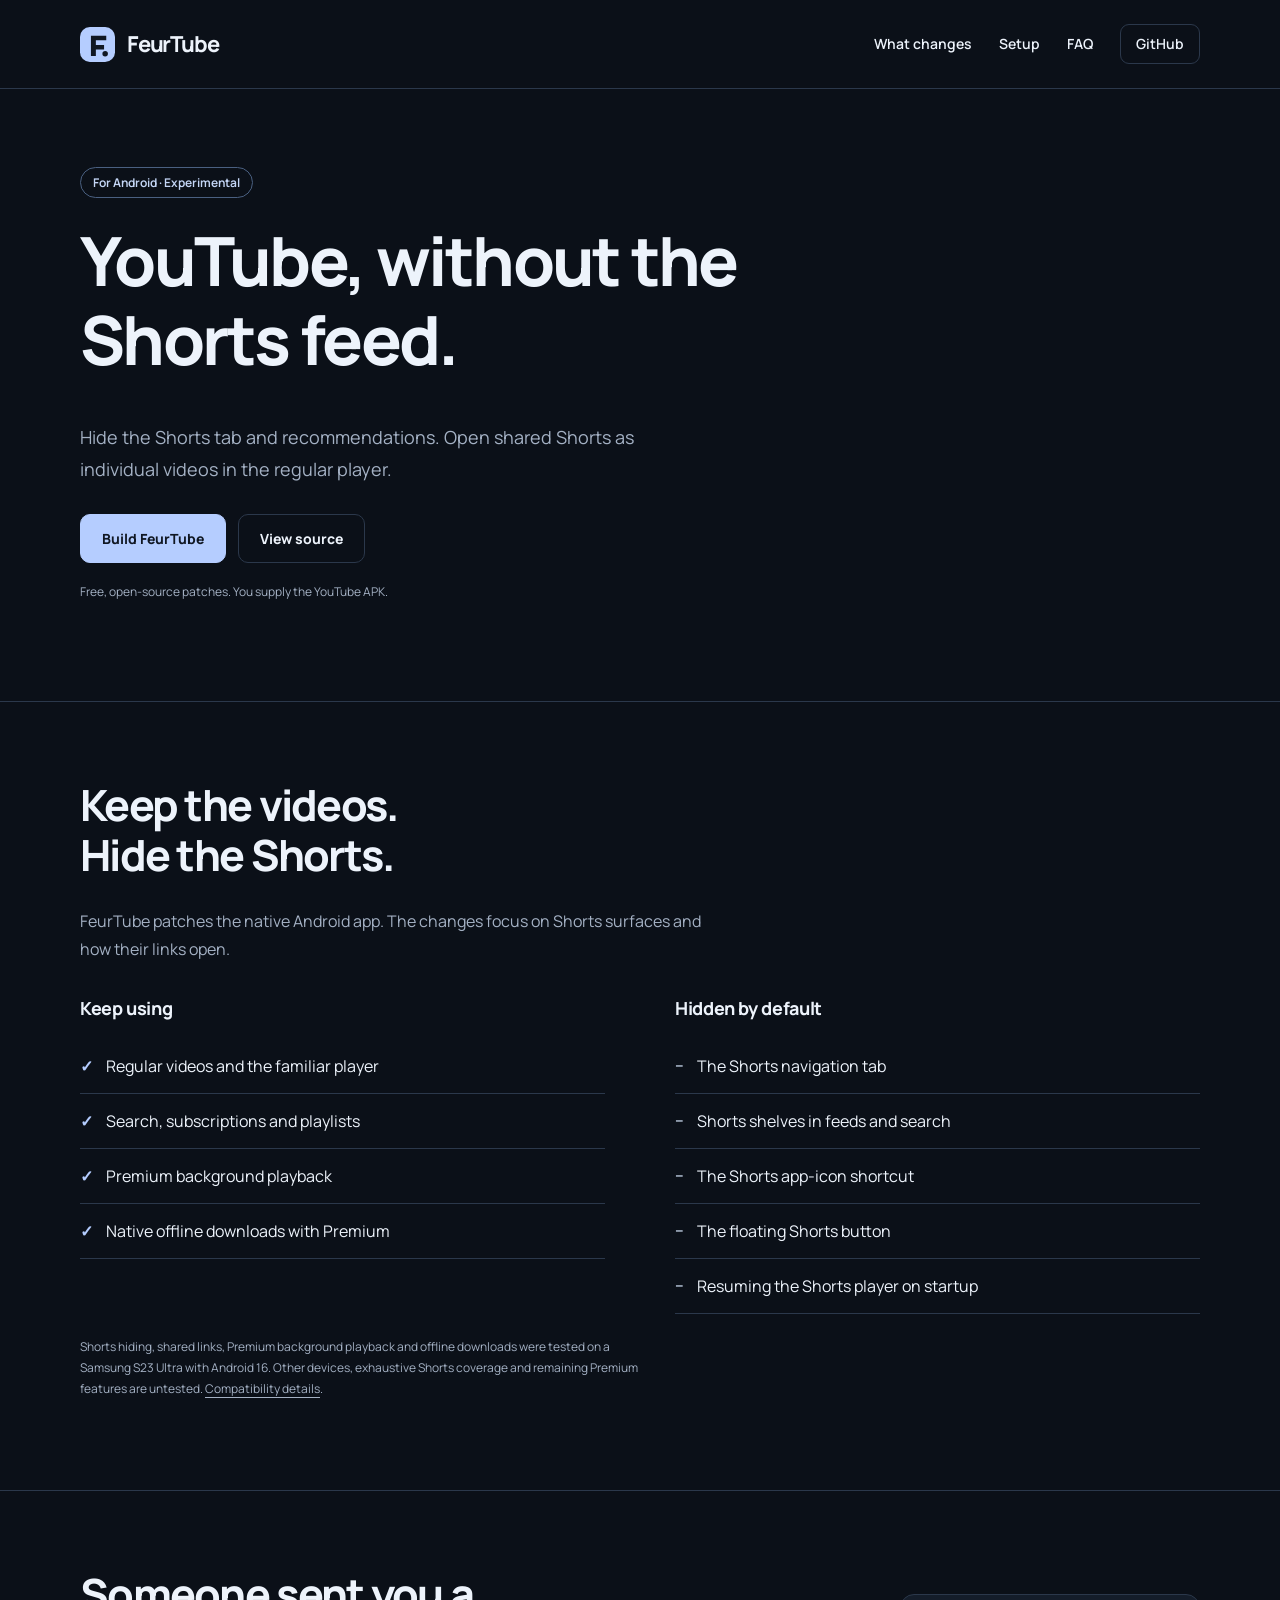
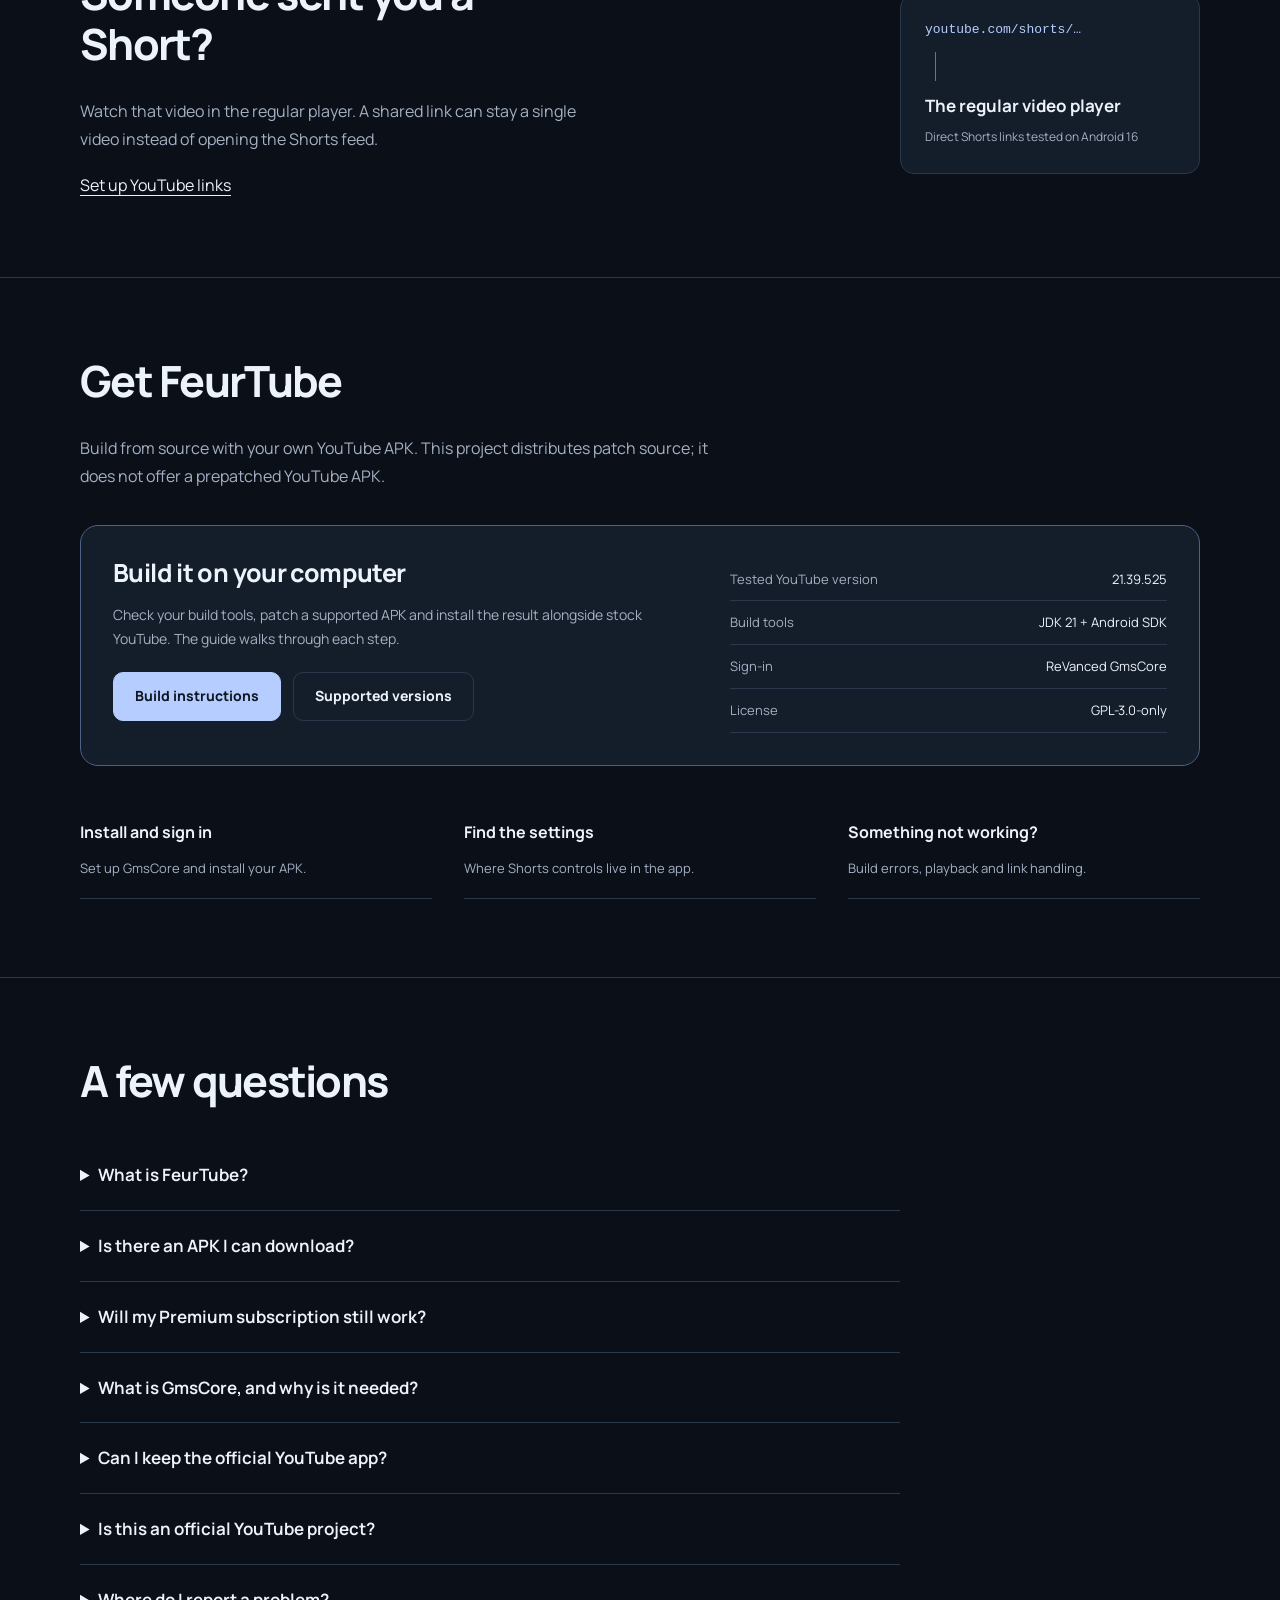
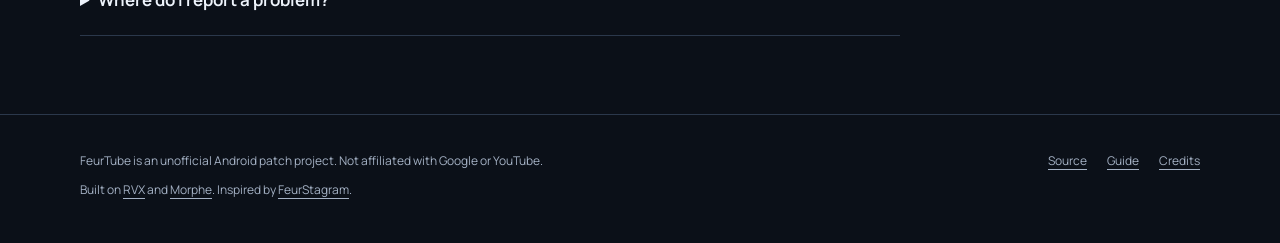
==== commit f24bb865: "Improve FeurTube setup, builds and project support" ====
--- a/site/index.html
+++ b/site/index.html
@@ -10,6 +10,11 @@
   <meta property="og:description" content="Regular videos, subscriptions and playlists. Shared Shorts in the regular player. An open-source Android patch project.">
   <meta property="og:type" content="website">
   <meta property="og:url" content="https://sal0-h.github.io/feurtube/">
+  <meta property="og:image" content="https://sal0-h.github.io/feurtube/assets/social.png">
+  <meta property="og:image:width" content="1200">
+  <meta property="og:image:height" content="630">
+  <meta property="og:image:alt" content="FeurTube. YouTube without the Shorts feed.">
+  <meta name="twitter:card" content="summary_large_image">
   <meta name="theme-color" content="#0b1018">
   <link rel="icon" href="assets/icon.svg" type="image/svg+xml">
   <link rel="stylesheet" href="assets/site.css">
@@ -26,17 +31,17 @@
         <span class="tag">For Android · Experimental</span>
         <h1>YouTube, without the Shorts feed.</h1>
         <p>Hide the Shorts tab and recommendations. Open shared Shorts as individual videos in the regular player.</p>
-        <div class="actions"><a class="button primary" href="guide.html">Build FeurTube</a><a class="button" href="#releases">Source releases</a></div>
+        <div class="actions"><a class="button primary" href="guide.html#build">Build FeurTube</a><a class="button" href="https://github.com/sal0-h/feurtube">View source</a></div>
         <p class="small">Free, open-source patches. You supply the YouTube APK.</p>
       </div>
     </section>
     <section class="section" id="changes"><div class="wrap">
       <div class="section-head"><h2>Keep the videos.<br>Hide the Shorts.</h2><p>FeurTube patches the native Android app. The changes focus on Shorts surfaces and how their links open.</p></div>
       <div class="feature-ledger">
-        <div><h3>Keep using</h3><ul class="feature-list"><li>Regular videos and the familiar player</li><li>Search, subscriptions and playlists</li><li><div>Premium background playback<small>Confirmed on the first test device</small></div></li><li><div>Native offline downloads<small>Confirmed with an existing Premium account</small></div></li></ul></div>
-        <div><h3>Hidden by default</h3><ul class="feature-list hidden-list"><li>The Shorts navigation tab</li><li>Shorts shelves in feeds and search</li><li>The Shorts launcher shortcut</li><li>Resuming the Shorts player on startup</li></ul></div>
+        <div><h3>Keep using</h3><ul class="feature-list"><li>Regular videos and the familiar player</li><li>Search, subscriptions and playlists</li><li>Premium background playback</li><li>Native offline downloads with Premium</li></ul></div>
+        <div><h3>Hidden by default</h3><ul class="feature-list hidden-list"><li>The Shorts navigation tab</li><li>Shorts shelves in feeds and search</li><li>The Shorts app-icon shortcut</li><li>The floating Shorts button</li><li>Resuming the Shorts player on startup</li></ul></div>
       </div>
-      <p class="testing-note">Initial testing used a Samsung S23 Ultra on Android 16. Other devices, detailed shelf coverage and full Premium compatibility are still being tested.</p>
+      <p class="testing-note">Shorts hiding, shared links, Premium background playback and offline downloads were tested on a Samsung S23 Ultra with Android 16. Other devices, exhaustive Shorts coverage and remaining Premium features are untested. <a href="guide.html#compatibility">Compatibility details</a>.</p>
     </div></section>
     <section class="section"><div class="wrap shared-link">
       <div><h2>Someone sent you a Short?</h2><p>Watch that video in the regular player. A shared link can stay a single video instead of opening the Shorts feed.</p><a href="guide.html#links">Set up YouTube links</a></div>
@@ -44,8 +49,8 @@
     </div></section>
     <section class="section" id="releases"><div class="wrap">
       <div class="section-head"><h2>Get FeurTube</h2><p>Build from source with your own YouTube APK. This project distributes patch source; it does not offer a prepatched YouTube APK.</p></div>
-      <div class="release-panel"><div><h3>Build it on your computer</h3><p>Use a supported, Google-signed YouTube APK and the documented patching command. Sign your build with a key you keep for future updates.</p><div class="actions"><a class="button primary" href="guide.html#build">Build instructions</a><a class="button" href="https://github.com/sal0-h/feurtube/releases">GitHub releases</a></div></div><dl class="release-meta"><div><dt>Tested YouTube version</dt><dd>21.39.525</dd></div><div><dt>Build tools</dt><dd>JDK 21 + Android SDK</dd></div><div><dt>Sign-in</dt><dd>ReVanced GmsCore</dd></div><div><dt>License</dt><dd>GPL-3.0-only</dd></div></dl></div>
-      <div class="guide-links"><a class="guide-link" href="guide.html#install"><strong>Install and sign in</strong><span>Understand GmsCore before adding your account.</span></a><a class="guide-link" href="guide.html#compatibility"><strong>Check compatibility</strong><span>Supported versions and what has been tested.</span></a><a class="guide-link" href="guide.html#trust"><strong>Trust and privacy</strong><span>Dependencies, credentials and unofficial-app risks.</span></a></div>
+      <div class="release-panel"><div><h3>Build it on your computer</h3><p>Check your build tools, patch a supported APK and install the result alongside stock YouTube. The guide walks through each step.</p><div class="actions"><a class="button primary" href="guide.html#build">Build instructions</a><a class="button" href="guide.html#compatibility">Supported versions</a></div></div><dl class="release-meta"><div><dt>Tested YouTube version</dt><dd data-youtube-version="21.39.525">21.39.525</dd></div><div><dt>Build tools</dt><dd>JDK 21 + Android SDK</dd></div><div><dt>Sign-in</dt><dd>ReVanced GmsCore</dd></div><div><dt>License</dt><dd>GPL-3.0-only</dd></div></dl></div>
+      <div class="guide-links"><a class="guide-link" href="guide.html#install"><strong>Install and sign in</strong><span>Set up GmsCore and install your APK.</span></a><a class="guide-link" href="guide.html#settings"><strong>Find the settings</strong><span>Where Shorts controls live in the app.</span></a><a class="guide-link" href="guide.html#help"><strong>Something not working?</strong><span>Build errors, playback and link handling.</span></a></div>
     </div></section>
     <section class="section" id="faq"><div class="wrap"><div class="section-head"><h2>A few questions</h2></div><div class="faq">
       <details><summary>What is FeurTube?</summary><p>An open-source patch project for Android YouTube. It uses Morphe and RVX patches, with a small FeurTube policy that hides Shorts by default and routes shared Shorts to the regular player.</p></details>
@@ -54,7 +59,7 @@
       <details><summary>What is GmsCore, and why is it needed?</summary><p>ReVanced GmsCore is a microG fork that supplies Google-service compatibility to the modified app without root. It runs beside your existing Google Play Services and participates in sign-in and token handling. Read the <a href="guide.html#trust">trust notes</a> before signing in.</p></details>
       <details><summary>Can I keep the official YouTube app?</summary><p>Yes. FeurTube uses a separate package, app.feurtube.android. It can be installed alongside stock YouTube. Set supported-link preferences to choose which app opens shared YouTube links.</p></details>
       <details><summary>Is this an official YouTube project?</summary><p>No. FeurTube is independent of Google and YouTube.</p></details>
-      <details><summary>Where do I report a problem?</summary><p>Open a <a href="https://github.com/sal0-h/feurtube/issues">GitHub issue</a> with the YouTube version, Android version and steps to reproduce. Remove account details and tokens from logs before sharing them.</p></details>
+      <details><summary>Where do I report a problem?</summary><p>Use the <a href="https://github.com/sal0-h/feurtube/issues/new/choose">bug-report forms</a> for build or app problems. Include the YouTube and Android versions and steps to reproduce. Report security vulnerabilities through <a href="https://github.com/sal0-h/feurtube/security/advisories/new">GitHub’s private reporting form</a>. Keep account details, tokens and raw phone logs out of public reports.</p></details>
     </div></div></section>
   </main>
   <footer class="site-footer"><div class="wrap footer-row"><div><p>FeurTube is an unofficial Android patch project. Not affiliated with Google or YouTube.</p><p>Built on <a href="https://github.com/anddea/revanced-patches">RVX</a> and <a href="https://github.com/MorpheApp/morphe-desktop">Morphe</a>. Inspired by <a href="https://jean-voila.github.io/FeurStagram/">FeurStagram</a>.</p></div><div class="footer-links"><a href="https://github.com/sal0-h/feurtube">Source</a><a href="guide.html">Guide</a><a href="https://github.com/sal0-h/feurtube/blob/main/NOTICE">Credits</a></div></div></footer>
--- a/site/assets/site.css
+++ b/site/assets/site.css
@@ -525,6 +525,38 @@
   font-size:29px;
 }
 
+.guide-body h3 {
+  margin-top:28px;
+}
+
+.code-controls {
+  display:flex;
+  align-items:center;
+  justify-content:flex-end;
+  gap:14px;
+  margin-top:20px;
+  color:var(--muted);
+  font-size:12px;
+}
+
+.code-controls button {
+  min-height:44px;
+  padding:6px 15px;
+  border:1px solid var(--line);
+  border-radius:8px;
+  background:var(--surface);
+  color:var(--ink);
+  cursor:pointer;
+}
+
+.code-controls button:hover {
+  border-color:var(--accent);
+}
+
+pre.with-copy {
+  margin-top:6px;
+}
+
 .guide-body p,.guide-body li {
   font-size:15px;
   color:#c0ccdc;
